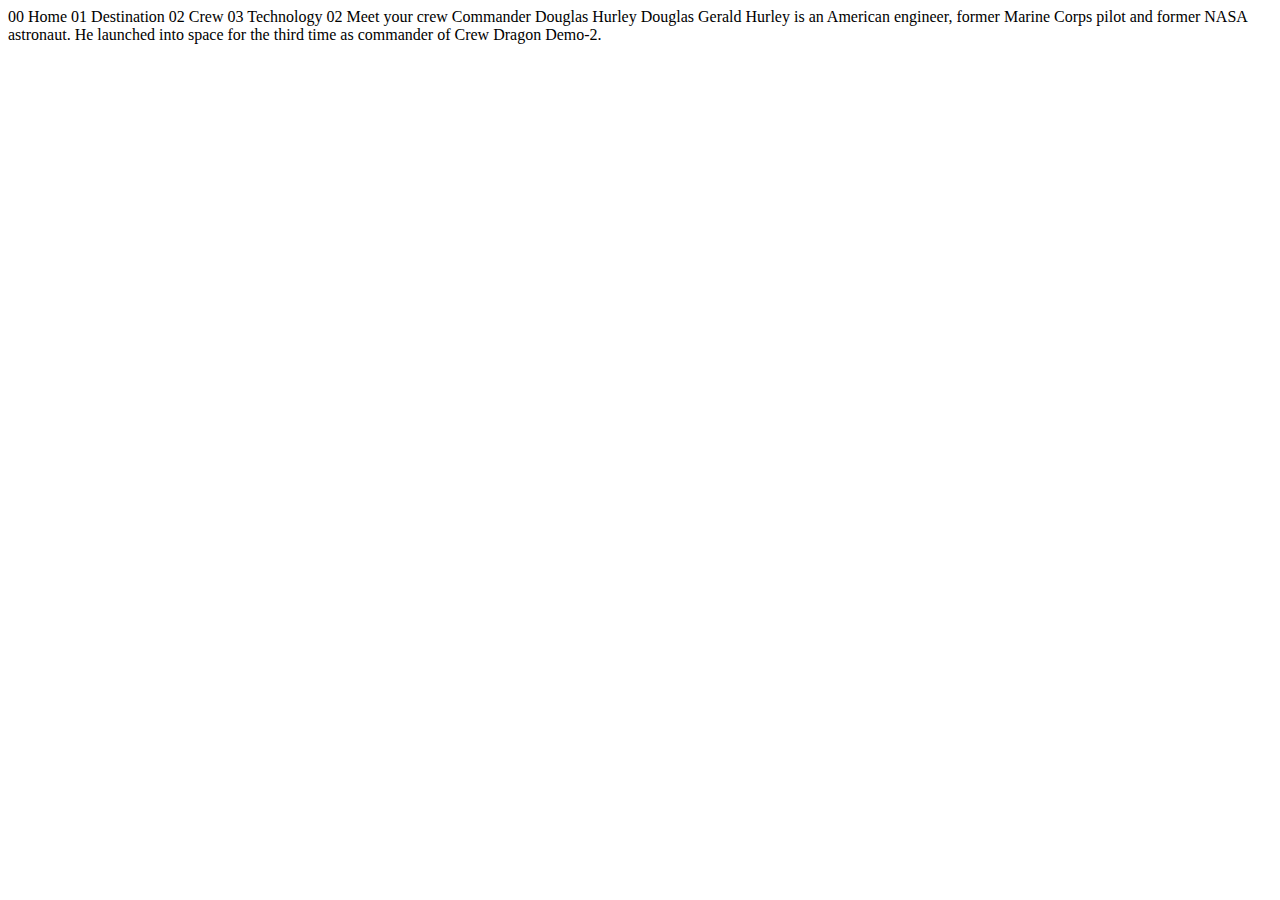
==== starter-code/crew-commander.html @ 977ee0e2 "First Commit - with design system ready" ====
<!DOCTYPE html>
<html lang="en">
<head>
  <meta charset="UTF-8">
  <meta name="viewport" content="width=device-width, initial-scale=1.0">

  <link rel="icon" type="image/png" sizes="32x32" href="./assets/favicon-32x32.png">
  
  <title>Frontend Mentor | Space tourism website</title>
</head>
<body>

  00 Home
  01 Destination
  02 Crew
  03 Technology

  02 Meet your crew

  Commander
  Douglas Hurley

  Douglas Gerald Hurley is an American engineer, former Marine Corps pilot 
  and former NASA astronaut. He launched into space for the third time as 
  commander of Crew Dragon Demo-2.
</body>
</html>
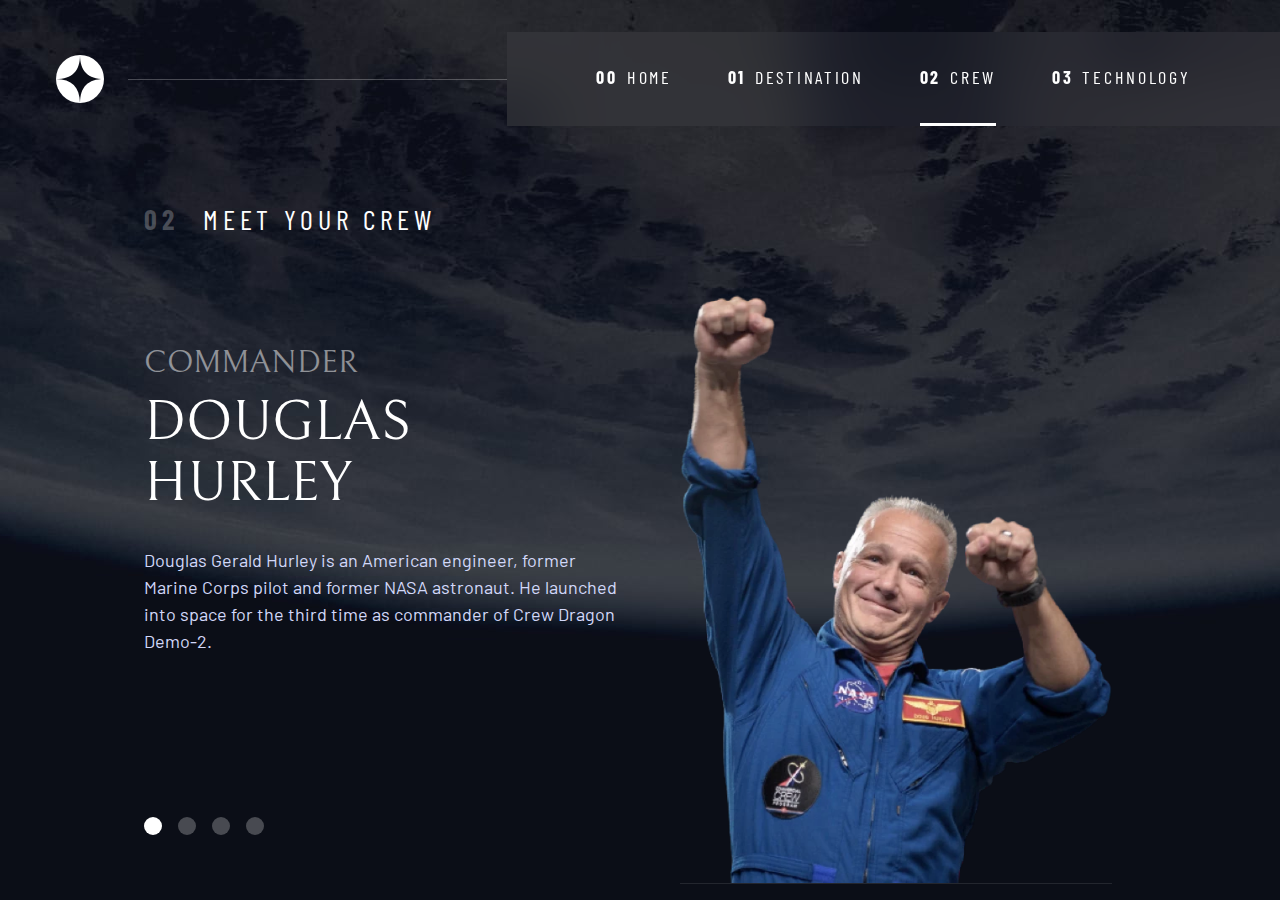
==== commit 82440444: "added in crew content & small modifications" ====
--- a/starter-code/crew-commander.html
+++ b/starter-code/crew-commander.html
@@ -1,27 +1,119 @@
 <!DOCTYPE html>
 <html lang="en">
-<head>
-  <meta charset="UTF-8">
-  <meta name="viewport" content="width=device-width, initial-scale=1.0">
+	<head>
+		<meta charset="UTF-8" />
+		<meta name="viewport" content="width=device-width, initial-scale=1.0" />
 
-  <link rel="icon" type="image/png" sizes="32x32" href="./assets/favicon-32x32.png">
-  
-  <title>Frontend Mentor | Space tourism website</title>
-</head>
-<body>
+		<link
+			rel="icon"
+			type="image/png"
+			sizes="32x32"
+			href="./assets/favicon-32x32.png"
+		/>
+		<link rel="preconnect" href="https://fonts.googleapis.com" />
+		<link rel="preconnect" href="https://fonts.gstatic.com" crossorigin />
+		<link
+			href="https://fonts.googleapis.com/css2?family=Barlow+Condensed:wght@400;700&family=Bellefair&family=Barlow:wght@400;700&display=swap"
+			rel="stylesheet"
+		/>
+		<link rel="stylesheet" href="index.css" />
+		<script src="index.js" defer></script>
+		<title>Frontend Mentor | Space tourism website</title>
+	</head>
+	<body class="crew">
+		<a class="skip-to-content" href="#main">Skip to content</a>
+		<header class="primary-header | flex">
+			<div>
+				<img
+					src="./assets/shared/logo.svg"
+					alt="space tourism logo"
+					class="logo"
+				/>
+			</div>
+			<button
+				class="mobile-nav-toggle"
+				aria-controls="primary-navigation"
+				aria-expanded="false"
+			>
+				<span class="sr-only">Menu</span>
+			</button>
+			<nav>
+				<ul
+					id="primary-navigation"
+					class="primary-navigation underline-indicators flex"
+					data-visible="false"
+				>
+					<li>
+						<a
+							href="index.html"
+							class="text-white uppercase letter-spacing-2 ff-sans-cond"
+							><span aria-hidden="true">00</span>Home</a
+						>
+					</li>
+					<li>
+						<a
+							href="destination.html"
+							class="text-white uppercase letter-spacing-2 ff-sans-cond"
+							><span aria-hidden="true">01</span>Destination</a
+						>
+					</li>
+					<li class="active">
+						<a
+							href="crew.html"
+							class="text-white uppercase letter-spacing-2 ff-sans-cond"
+							><span aria-hidden="true">02</span>Crew</a
+						>
+					</li>
+					<li>
+						<a
+							href="technology.html"
+							class="text-white uppercase letter-spacing-2 ff-sans-cond"
+							><span aria-hidden="true">03</span>Technology</a
+						>
+					</li>
+				</ul>
+			</nav>
+		</header>
 
-  00 Home
-  01 Destination
-  02 Crew
-  03 Technology
-
-  02 Meet your crew
-
-  Commander
-  Douglas Hurley
-
-  Douglas Gerald Hurley is an American engineer, former Marine Corps pilot 
-  and former NASA astronaut. He launched into space for the third time as 
-  commander of Crew Dragon Demo-2.
-</body>
-</html>+		<main id="main" class="grid-container grid-container--crew | flow">
+			<h1 class="numbered-title">
+				<span aria-hidden="true">02 </span>Meet your crew
+			</h1>
+			<div class="dot-indicators | flex">
+				<button aria-selected="true">
+					<span class="sr-only">The commander</span>
+				</button>
+				<button aria-selected="false">
+					<span class="sr-only">The mission specialist</span>
+				</button>
+				<button aria-selected="false">
+					<span class="sr-only">The pilot</span>
+				</button>
+				<button aria-selected="false">
+					<span class="sr-only">The crew engineer</span>
+				</button>
+			</div>
+			<article class="crew-details | flow">
+				<header class="flow flow--space-small">
+					<h2 class="fs-600 ff-serif uppercase">Commander</h2>
+					<p class="fs-700 ff-serif uppercase">Douglas Hurley</p>
+				</header>
+				<p class="fs-400 ff-sans-normal text-accent">
+					Douglas Gerald Hurley is an American engineer, former Marine Corps
+					pilot and former NASA astronaut. He launched into space for the third
+					time as commander of Crew Dragon Demo-2.
+				</p>
+			</article>
+			<picture>
+				<source
+					srcset="./assets/crew/image-douglas-hurley.webp"
+					type="image/webp"
+				/>
+				<img
+					src="./assets/crew/image-douglas-hurley.png"
+					alt="Douglas Hurley"
+				/>
+			</picture>
+		</main>
+	</body>
+</html>
--- a/starter-code/index.css
+++ b/starter-code/index.css
@@ -0,0 +1,730 @@
+/* ----------------  */
+/* Custom Properties */
+/* ----------------  */
+
+:root {
+	--clr-white: 0 0% 100%;
+	--clr-light: 231 77% 90%;
+	--clr-dark: 230 35% 7%;
+
+	--fs-900: clamp(5rem, 8vw + 1rem, 9.375rem);
+	--fs-800: 3.5rem;
+	--fs-700: 1.5rem;
+	--fs-600: 1rem;
+	--fs-500: 1rem;
+	--fs-400: 0.9375rem;
+	--fs-300: 1rem;
+	--fs-200: 0.875rem;
+
+	--ff-serif: 'Bellefair', serif;
+	--ff-sans-cond: 'Barlow Condensed', sans-serif;
+	--ff-sans-normal: 'Barlow', sans-serif;
+}
+
+@media (min-width: 35em) {
+	:root {
+		--fs-800: 5rem;
+		--fs-700: 2.5rem;
+		--fs-600: 1.5rem;
+		--fs-500: 1.25rem;
+		--fs-400: 1rem;
+	}
+}
+
+@media (min-width: 45em) {
+	:root {
+		--fs-800: 6.25rem;
+		--fs-700: 3.5rem;
+		--fs-600: 2rem;
+		--fs-500: 1.75rem;
+		--fs-400: 1.125rem;
+	}
+}
+
+/* -----------------  */
+/* Reset              */
+/* -----------------  */
+
+/* Box Sizing */
+*,
+*::before,
+*::after {
+	box-sizing: border-box;
+}
+
+/* Reset Margins */
+body,
+h1,
+h2,
+h3,
+h4,
+h5,
+p,
+figure,
+picture {
+	margin: 0;
+}
+
+h1,
+h2,
+h3,
+h4,
+h5,
+h6,
+p {
+	font-weight: 400;
+}
+
+/* Set Up The Body */
+body {
+	font-family: var(--ff-sans-normal);
+	font-size: var(--fs-400);
+	background-color: hsl(var(--clr-dark));
+	color: hsl(var(--clr-white));
+	line-height: 1.5;
+	min-height: 100vh;
+	display: grid;
+	grid-template-rows: min-content 1fr;
+	overflow-x: hidden;
+}
+
+/* Make Images Easier to work with */
+img,
+picture {
+	display: block;
+	max-width: 100%;
+}
+
+/* Make form elements Easier */
+input,
+button,
+textarea,
+select {
+	font: inherit;
+}
+
+/* Remove animations for people who've turned them off */
+@media (prefers-reduced-motion: reduce) {
+	*,
+	*::before,
+	*::after {
+		animation-duration: 0.01ms !important;
+		animation-iteration-count: 1 !important;
+		transition-duration: 0.01ms !important;
+		scroll-behavior: auto !important;
+	}
+}
+
+/* -----------------  */
+/* Utility Classes   */
+/* -----------------  */
+
+/* General */
+
+.flex {
+	display: flex;
+	gap: var(--gap, 1rem);
+}
+
+.grid {
+	display: grid;
+	gap: var(--gap, 1rem);
+}
+
+.d-block {
+	display: block;
+}
+
+.flow > *:where(:not(:first-child)) {
+	margin-top: var(--flow-space, 1rem);
+}
+
+.flow--space-small {
+	--flow-space: 0.75rem;
+}
+
+.container {
+	padding-inline: 2em;
+	margin-inline: auto;
+	max-width: 80rem;
+}
+
+.sr-only {
+	position: absolute;
+	width: 1px;
+	height: 1px;
+	padding: 0;
+	margin: -1px;
+	overflow: hidden;
+	clip: rect(0, 0, 0, 0);
+	white-space: nowrap; /* added line */
+	border: 0;
+}
+
+.skip-to-content {
+	position: absolute;
+	z-index: 9999;
+	background-color: hsl(var(--clr-white));
+	color: hsl(var(--clr-dark));
+	padding: 0.5em 1em;
+	margin-inline: auto;
+	transform: translateY(-100%);
+	transition: transform 500ms ease-in-out;
+}
+
+.skip-to-content:focus {
+	transform: translateY(0);
+}
+
+/* Colors */
+
+.bg-dark {
+	background-color: hsl(var(--clr-dark));
+}
+.bg-accent {
+	background-color: hsl(var(--clr-light));
+}
+.bg-white {
+	background-color: hsl(var(--clr-white));
+}
+
+.text-dark {
+	color: hsl(var(--clr-dark));
+}
+.text-accent {
+	color: hsl(var(--clr-light));
+}
+.text-white {
+	color: hsl(var(--clr-white));
+}
+
+.example-component {
+	background-color: hsl(var(--clr-light) / 0.2);
+}
+
+/* Typography */
+
+.ff-serif {
+	font-family: var(--ff-serif);
+}
+.ff-sans-cond {
+	font-family: var(--ff-sans-cond);
+}
+.ff-sans-normal {
+	font-family: var(--ff-sans-normal);
+}
+
+.letter-spacing-1 {
+	letter-spacing: 4.75px;
+}
+.letter-spacing-2 {
+	letter-spacing: 2.7px;
+}
+.letter-spacing-3 {
+	letter-spacing: 2.35px;
+}
+
+.uppercase {
+	text-transform: uppercase;
+}
+
+.fs-900 {
+	font-size: var(--fs-900);
+}
+.fs-800 {
+	font-size: var(--fs-800);
+}
+.fs-700 {
+	font-size: var(--fs-700);
+}
+.fs-600 {
+	font-size: var(--fs-600);
+}
+.fs-500 {
+	font-size: var(--fs-500);
+}
+.fs-400 {
+	font-size: var(--fs-400);
+}
+.fs-300 {
+	font-size: var(--fs-300);
+}
+.fs-200 {
+	font-size: var(--fs-200);
+}
+
+.fs-900,
+.fs-800,
+.fs-700,
+.fs-600 {
+	line-height: 1.1;
+}
+
+.numbered-title {
+	font-family: var(--ff-sans-cond);
+	font-size: var(--fs-500);
+	text-transform: uppercase;
+	letter-spacing: 4.72px;
+}
+
+.numbered-title span {
+	margin-right: 0.5em;
+	font-weight: 700;
+	color: hsl(var(--clr-white) / 25%);
+}
+
+/* ----------------  */
+/* Components        */
+/* ----------------  */
+
+.large-button {
+	font-size: 2rem;
+	position: relative;
+	display: inline-grid;
+	z-index: 1;
+	place-items: center;
+	padding: 0 2em;
+	border-radius: 50%;
+	aspect-ratio: 1;
+	text-decoration: none;
+	letter-spacing: 2px;
+}
+
+.large-button::after {
+	content: '';
+	position: absolute;
+	z-index: -1;
+	width: 100%;
+	height: 100%;
+	background-color: hsl(var(--clr-white) / 0.15);
+	border-radius: inherit;
+	opacity: 0;
+	transition: opacity 500ms linear, transform 750ms ease-in-out;
+}
+
+.large-button:hover::after,
+.large-button:focus::after {
+	transform: scale(1.5);
+	opacity: 1;
+}
+
+/* Primary Header */
+
+.logo {
+	margin: 1.5rem clamp(1.5rem, 5vw, 3.5rem);
+}
+
+.primary-header {
+	align-items: center;
+	justify-content: space-between;
+}
+
+.primary-navigation {
+	--gap: clamp(1.5rem, 5vw, 3.5rem);
+	--underline-gap: 2rem;
+	list-style: none;
+	padding: 0;
+	margin: 0;
+	background-color: hsl(var(--clr-dark) / 0.95);
+}
+
+@supports (backdrop-filter: blur(2rem)) {
+	.primary-navigation {
+		background-color: hsl(var(--clr-white) / 0.05);
+		backdrop-filter: blur(2rem);
+	}
+}
+
+.primary-navigation a {
+	text-decoration: none;
+}
+
+.primary-navigation a > span {
+	font-weight: 700;
+	margin-right: 0.5em;
+}
+
+.mobile-nav-toggle {
+	display: none;
+}
+
+@media (max-width: 35rem) {
+	.primary-navigation {
+		--underline-gap: 0.5rem;
+		position: fixed;
+		z-index: 1000;
+		inset: 0 0 0 30%;
+		list-style: none;
+		padding: min(20rem, 15vh) 2rem;
+		margin: 0;
+		flex-direction: column;
+		transform: translateX(100%);
+		transition: transform 500ms ease-in-out;
+	}
+
+	.primary-navigation[data-visible='true'] {
+		transform: translateX(0);
+	}
+
+	.mobile-nav-toggle {
+		display: block;
+		position: absolute;
+		z-index: 2000;
+		right: 1rem;
+		top: 2rem;
+		background-color: transparent;
+		background-image: url(./assets/shared/icon-hamburger.svg);
+		background-repeat: no-repeat;
+		background-position: center;
+		width: 1.5rem;
+		aspect-ratio: 1;
+		border: 0;
+	}
+
+	.mobile-nav-toggle[aria-expanded='true'] {
+		background-image: url(./assets/shared/icon-close.svg);
+	}
+
+	.primary-navigation.underline-indicators > .active {
+		border: 0;
+	}
+
+	.mobile-nav-toggle:focus-visible {
+		outline: 5px solid red;
+		outline-offset: 5px;
+	}
+}
+
+@media (min-width: 35em) {
+	.primary-navigation {
+		padding-inline: clamp(3rem, 7vw, 7rem);
+	}
+}
+
+@media (min-width: 35em) and (max-width: 44.99em) {
+	.primary-navigation a > span {
+		display: none;
+	}
+}
+
+@media (min-width: 45em) {
+	.primary-header::after {
+		content: '';
+		display: block;
+		position: relative;
+		height: 1px;
+		width: 100%;
+		background-color: hsl(var(--clr-white) / 0.25);
+		order: 1;
+		margin-right: -2.5rem;
+	}
+
+	nav {
+		order: 2;
+	}
+
+	.primary-navigation {
+		margin-block: 2rem;
+	}
+}
+
+.underline-indicators > * {
+	cursor: pointer;
+	padding: var(--underline-gap, 0.5rem) 0;
+	border: 0;
+	border-bottom: 0.2rem solid hsl(var(--clr-white) / 0);
+	background-color: transparent;
+}
+
+.underline-indicators > *:hover,
+.underline-indicators > *:focus {
+	border-color: hsl(var(--clr-white) / 0.5);
+}
+
+.underline-indicators > .active,
+.underline-indicators > [aria-selected='true'] {
+	color: hsl(var(--clr-white) / 1);
+	border-color: hsl(var(--clr-white) / 1);
+}
+
+.tab-list {
+	--gap: 2rem;
+}
+
+.dot-indicators > * {
+	cursor: pointer;
+	border: 0;
+	border-radius: 50%;
+	aspect-ratio: 1;
+	padding: 0.5em;
+	background-color: hsl(var(--clr-white) / 0.25);
+}
+
+.dot-indicators > *:hover,
+.dot-indicators > *:focus {
+	background-color: hsl(var(--clr-white) / 0.5);
+}
+
+.dot-indicators > [aria-selected='true'] {
+	background-color: hsl(var(--clr-white) / 1);
+}
+
+.number-indicators {
+	display: flex;
+	flex-direction: column;
+	align-items: start;
+	gap: var(--gap);
+}
+
+.number-indicators > * {
+	cursor: pointer;
+	display: grid;
+	place-content: center;
+	aspect-ratio: 1;
+	width: 80px;
+	height: 80px;
+	color: hsl(var(--clr-white) / 1);
+	background-color: hsl(var(--clr-dark) / 1);
+	border-radius: 50%;
+	border: 1px solid hsl(var(--clr-white) / 0.25);
+	padding: 1.325rem;
+}
+
+.number-indicators > *:hover,
+.number-indicators > *:focus {
+	border-color: hsl(var(--clr-white) / 0.5);
+}
+
+.number-indicators > [aria-selected='true'] {
+	background-color: hsl(var(--clr-white) / 1);
+	color: hsl(var(--clr-dark) / 1);
+}
+
+/* ---------------------------  */
+/* Page Specific Background     */
+/* ---------------------------  */
+
+body {
+	background-size: cover;
+	background-position: bottom center;
+}
+
+/* home */
+
+.home {
+	background-image: url(./assets/home/background-home-mobile.jpg);
+}
+
+@media (min-width: 35em) {
+	.home {
+		background-position: center center;
+		background-image: url(./assets/home/background-home-tablet.jpg);
+	}
+}
+
+@media (min-width: 45em) {
+	.home {
+		background-image: url(./assets/home/background-home-desktop.jpg);
+	}
+}
+
+/* destination */
+
+.destination {
+	background-image: url(./assets/destination/background-destination-mobile.jpg);
+}
+
+@media (min-width: 35em) {
+	.destination {
+		background-position: center center;
+		background-image: url(./assets/destination/background-destination-tablet.jpg);
+	}
+}
+
+@media (min-width: 45em) {
+	.destination {
+		background-image: url(./assets/destination/background-destination-desktop.jpg);
+	}
+}
+
+/* crew */
+
+.crew {
+	background-image: url(./assets/crew/background-crew-mobile.jpg);
+}
+
+@media (min-width: 35em) {
+	.crew {
+		background-position: center center;
+		background-image: url(./assets/crew/background-crew-tablet.jpg);
+	}
+}
+
+@media (min-width: 45em) {
+	.crew {
+		background-image: url(./assets/crew/background-crew-desktop.jpg);
+	}
+}
+
+/* ----------------  */
+/* Layout            */
+/* ----------------  */
+
+.grid-container {
+	text-align: center;
+	display: grid;
+	place-items: center;
+	padding-inline: 1rem;
+	padding-bottom: 4rem;
+}
+
+.grid-container p:not([class]) {
+	max-width: 50ch;
+}
+
+/* destination layout */
+
+.grid-container--destination {
+	--flow-space: 2rem;
+	grid-template-areas:
+		'title'
+		'image'
+		'tabs'
+		'content';
+}
+
+.numbered-title {
+	grid-area: title;
+}
+
+.grid-container--destination > picture {
+	grid-area: image;
+	max-width: 60%;
+}
+
+.grid-container--destination > .tab-list {
+	grid-area: tabs;
+}
+
+.grid-container--destination > .destination-info {
+	grid-area: content;
+}
+
+.destination-meta {
+	flex-direction: column;
+	border-top: 1px solid hsl(var(--clr-white));
+	padding-top: 2.5rem;
+	margin-top: 2.5rem;
+}
+
+.destination-meta p {
+	font-size: 1.75rem;
+}
+
+/* crew layout */
+
+.grid-container--crew {
+	--flow-space: 2rem;
+	grid-template-areas:
+		'title'
+		'image'
+		'tabs'
+		'content';
+}
+
+.grid-container--crew > picture {
+	grid-area: image;
+	max-width: 60%;
+	border-bottom: 1px solid hsl(var(--clr-white) / 0.1);
+}
+
+.grid-container--crew > .dot-indicators {
+	grid-area: tabs;
+}
+
+.grid-container--crew > .crew-details {
+	grid-area: content;
+}
+
+.crew-details h2 {
+	color: hsl(var(--clr-white) / 0.5);
+}
+
+@media (min-width: 35em) {
+	.numbered-title {
+		justify-self: start;
+		margin-top: 2rem;
+	}
+
+	.destination-meta {
+		flex-direction: row;
+		justify-content: space-evenly;
+	}
+
+	.grid-container--crew {
+		padding-bottom: 0;
+		grid-template-areas:
+			'title'
+			'content'
+			'tabs'
+			'image';
+	}
+}
+
+@media (min-width: 45em) {
+	.grid-container {
+		text-align: left;
+		column-gap: var(--container-gap, 2rem);
+		grid-template-columns: minmax(1rem, 1fr) repeat(2, minmax(0, 30rem)) minmax(
+				1rem,
+				1fr
+			);
+	}
+
+	.grid-container--home {
+		padding-bottom: max(6rem, 20vh);
+		align-items: end;
+	}
+
+	.grid-container--home > *:first-child {
+		grid-column: 2;
+	}
+
+	.grid-container--home > *:last-child {
+		grid-column: 3;
+	}
+
+	.grid-container--destination {
+		justify-items: start;
+		align-content: start;
+		grid-template-areas:
+			'. title title .'
+			'. image tabs .'
+			'. image content .';
+	}
+
+	.grid-container--destination > picture,
+	.grid-container--crew > picture {
+		max-width: 90%;
+	}
+
+	.destination-meta {
+		--gap: min(6vw, 6rem);
+		justify-content: start;
+	}
+
+	.grid-container--crew {
+		grid-template-areas:
+			'. title title .'
+			'. content image .'
+			'. tabs image .';
+	}
+
+	.grid-container--crew > .dot-indicators {
+		justify-self: start;
+	}
+
+	/* .grid-container--crew > img {
+    align-self: end;
+  } */
+}
